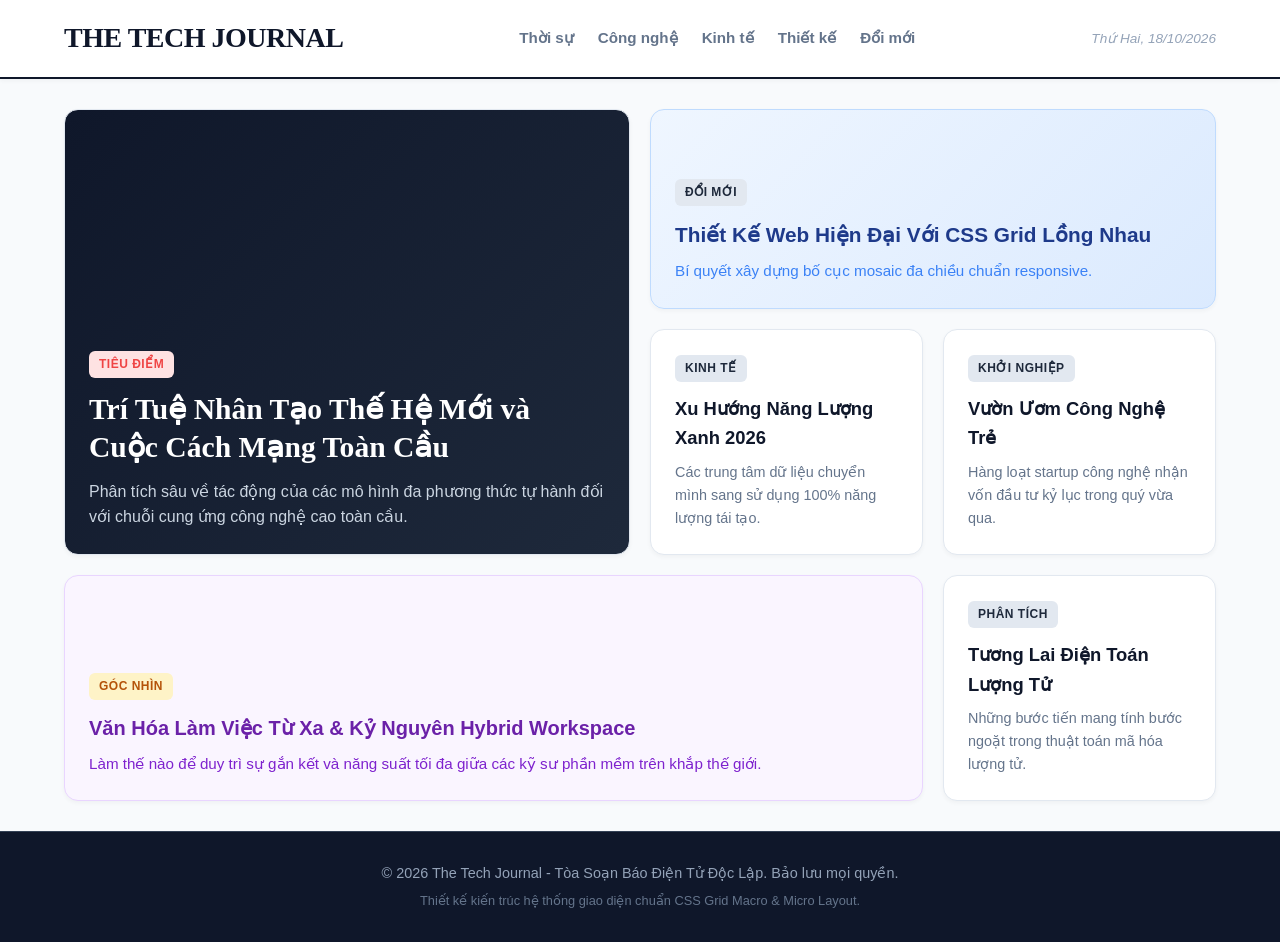
==== homepage.html @ 0e9d4df3 "feat: complete online newspaper CSS Grid mini project and notes" ====
<!DOCTYPE html>
<html lang="vi">
<head>
  <meta charset="UTF-8">
  <meta name="viewport" content="width=device-width, initial-scale=1.0">
  <title>Tạp Chí Công Nghệ & Đời Sống - Layout Tờ Báo Online</title>
  <link rel="stylesheet" href="style.css">
</head>
<body class="page-container">
  <header class="header">
    <div class="header-inner">
      <div class="logo">THE TECH JOURNAL</div>
      <nav class="nav-links">
        <a href="#">Thời sự</a>
        <a href="#">Công nghệ</a>
        <a href="#">Kinh tế</a>
        <a href="#">Thiết kế</a>
        <a href="#">Đổi mới</a>
      </nav>
      <div class="header-date">Thứ Hai, 18/10/2026</div>
    </div>
  </header>

  <main class="content-grid">
    <div class="card card-1">
      <div class="card-content">
        <span class="badge badge-hot">Tiêu điểm</span>
        <h2>Trí Tuệ Nhân Tạo Thế Hệ Mới và Cuộc Cách Mạng Toàn Cầu</h2>
        <p>Phân tích sâu về tác động của các mô hình đa phương thức tự hành đối với chuỗi cung ứng công nghệ cao toàn cầu.</p>
      </div>
    </div>

    <div class="card card-2">
      <div class="card-content">
        <span class="badge">Đổi mới</span>
        <h3>Thiết Kế Web Hiện Đại Với CSS Grid Lồng Nhau</h3>
        <p>Bí quyết xây dựng bố cục mosaic đa chiều chuẩn responsive.</p>
      </div>
    </div>

    <div class="card card-3">
      <div class="card-content">
        <span class="badge">Kinh tế</span>
        <h3>Xu Hướng Năng Lượng Xanh 2026</h3>
        <p>Các trung tâm dữ liệu chuyển mình sang sử dụng 100% năng lượng tái tạo.</p>
      </div>
    </div>

    <div class="card card-4">
      <div class="card-content">
        <span class="badge">Khởi nghiệp</span>
        <h3>Vườn Ươm Công Nghệ Trẻ</h3>
        <p>Hàng loạt startup công nghệ nhận vốn đầu tư kỷ lục trong quý vừa qua.</p>
      </div>
    </div>

    <div class="card card-5">
      <div class="card-content">
        <span class="badge badge-special">Góc nhìn</span>
        <h3>Văn Hóa Làm Việc Từ Xa & Kỷ Nguyên Hybrid Workspace</h3>
        <p>Làm thế nào để duy trì sự gắn kết và năng suất tối đa giữa các kỹ sư phần mềm trên khắp thế giới.</p>
      </div>
    </div>

    <div class="card card-6">
      <div class="card-content">
        <span class="badge">Phân tích</span>
        <h3>Tương Lai Điện Toán Lượng Tử</h3>
        <p>Những bước tiến mang tính bước ngoặt trong thuật toán mã hóa lượng tử.</p>
      </div>
    </div>
  </main>

  <footer class="footer">
    <div class="footer-inner">
      <p>&copy; 2026 The Tech Journal - Tòa Soạn Báo Điện Tử Độc Lập. Bảo lưu mọi quyền.</p>
      <p>Thiết kế kiến trúc hệ thống giao diện chuẩn CSS Grid Macro & Micro Layout.</p>
    </div>
  </footer>
</body>
</html>
---- style.css ----
/* ==========================================================================
   Tạp Chí Công Nghệ - Layout Tờ Báo Online
   Kiến trúc Bố cục Tổng thể & Bố cục Nội dung Bất đối xứng (CSS Grid)
   ========================================================================== */

:root {
  --primary-color: #0f172a;
  --secondary-color: #1e293b;
  --accent-hot: #ef4444;
  --accent-tech: #2563eb;
  --accent-gold: #f59e0b;
  --bg-page: #f8fafc;
  --card-bg: #ffffff;
  --text-main: #0f172a;
  --text-muted: #64748b;
  --border-light: #e2e8f0;
  --radius-lg: 14px;
  --shadow-sm: 0 2px 4px rgba(0, 0, 0, 0.04);
  --shadow-md: 0 10px 15px -3px rgba(0, 0, 0, 0.07), 0 4px 6px -2px rgba(0, 0, 0, 0.04);
  --shadow-hover: 0 20px 25px -5px rgba(0, 0, 0, 0.1), 0 10px 10px -5px rgba(0, 0, 0, 0.04);
}

* {
  box-sizing: border-box;
  margin: 0;
  padding: 0;
}

/* ================= 2. BỐ CỤC TỔNG THỂ (.page-container) ================= */
.page-container {
  display: grid;
  grid-template-rows: auto 1fr auto; /* Header, Nội dung chính chiếm phần còn lại, Footer ở đáy */
  min-height: 100vh; /* Đảm bảo toàn bộ layout tối thiểu bằng chiều cao màn hình */
  background-color: var(--bg-page);
  font-family: -apple-system, BlinkMacSystemFont, "Segoe UI", Roboto, Helvetica, Arial, sans-serif;
  color: var(--text-main);
  line-height: 1.6;
}

/* ================= HEADER & FOOTER (Chiếm trọn chiều rộng) ================= */
.header {
  grid-column: 1 / -1; /* Chiếm toàn bộ chiều rộng của lưới */
  background-color: #ffffff;
  border-bottom: 2px solid var(--primary-color);
  box-shadow: var(--shadow-sm);
  position: sticky;
  top: 0;
  z-index: 100;
}

.header-inner {
  max-width: 1200px;
  margin: 0 auto;
  padding: 16px 24px;
  display: flex;
  justify-content: space-between;
  align-items: center;
  flex-wrap: wrap;
  gap: 16px;
}

.logo {
  font-family: "Georgia", serif;
  font-size: 1.75rem;
  font-weight: 900;
  letter-spacing: -0.5px;
  color: var(--primary-color);
  text-transform: uppercase;
}

.nav-links {
  display: flex;
  gap: 24px;
}

.nav-links a {
  text-decoration: none;
  color: var(--text-muted);
  font-weight: 600;
  font-size: 0.95rem;
  transition: color 0.2s ease;
}

.nav-links a:hover {
  color: var(--accent-tech);
}

.header-date {
  font-size: 0.85rem;
  color: #94a3b8;
  font-style: italic;
}

/* ================= 3. LƯỚI NỘI DUNG CHÍNH (.content-grid) ================= */
.content-grid {
  display: grid; /* Lưới lồng lưới (Nested Grid) */
  grid-template-columns: repeat(4, 1fr); /* Định nghĩa 4 cột đồng đều */
  grid-auto-rows: minmax(200px, auto); /* Chiều cao cơ bản cho các hàng */
  gap: 20px; /* Khoảng cách giữa các thẻ bài viết */
  max-width: 1200px;
  width: 100%;
  margin: 30px auto;
  padding: 0 24px;
}

/* ================= 4. SẮP XẾP BẤT ĐỐI XỨNG CÁC THẺ (.card) ================= */
.card {
  background-color: var(--card-bg);
  border-radius: var(--radius-lg);
  border: 1px solid var(--border-light);
  padding: 24px;
  box-shadow: var(--shadow-sm);
  display: flex;
  flex-direction: column;
  justify-content: flex-end;
  position: relative;
  overflow: hidden;
  transition: transform 0.25s ease, box-shadow 0.25s ease;
  cursor: pointer;
}

.card:hover {
  transform: translateY(-4px);
  box-shadow: var(--shadow-hover);
}

.card-content {
  z-index: 2;
}

/* Nhãn danh mục (Badge) */
.badge {
  display: inline-block;
  padding: 4px 10px;
  border-radius: 6px;
  font-size: 0.75rem;
  font-weight: 700;
  text-transform: uppercase;
  letter-spacing: 0.5px;
  background-color: #e2e8f0;
  color: var(--secondary-color);
  margin-bottom: 12px;
}

.badge-hot {
  background-color: #fee2e2;
  color: var(--accent-hot);
}

.badge-special {
  background-color: #fef3c7;
  color: #b45309;
}

/* --- ĐỊNH NGHĨA KÍCH THƯỚC BẤT ĐỐI XỨNG CHO TỪNG THẺ --- */

/* Thẻ 1: Tiêu điểm lớn nhất - Chiếm 2 cột VÀ 2 hàng (span 2 x span 2) */
.card-1 {
  grid-column: span 2;
  grid-row: span 2;
  background: linear-gradient(135deg, #0f172a, #1e293b);
  color: #ffffff;
}

.card-1 h2 {
  font-family: "Georgia", serif;
  font-size: 1.85rem;
  margin-bottom: 12px;
  line-height: 1.3;
}

.card-1 p {
  color: #cbd5e1;
  font-size: 1rem;
}

/* Thẻ 2: Tin công nghệ nổi bật - Chiếm 2 cột và 1 hàng (span 2 x 1) */
.card-2 {
  grid-column: span 2;
  grid-row: span 1;
  background: linear-gradient(135deg, #eff6ff, #dbeafe);
  border-color: #bfdbfe;
}

.card-2 h3 {
  font-size: 1.3rem;
  color: #1e3a8a;
  margin-bottom: 8px;
}

.card-2 p {
  color: #3b82f6;
  font-size: 0.95rem;
}

/* Thẻ 3 & 4: Các thẻ tiêu chuẩn (1 cột x 1 hàng) */
.card-3 {
  grid-column: span 1;
  grid-row: span 1;
}

.card-4 {
  grid-column: span 1;
  grid-row: span 1;
}

.card-3 h3, .card-4 h3, .card-6 h3 {
  font-size: 1.15rem;
  margin-bottom: 8px;
  color: var(--primary-color);
}

.card-3 p, .card-4 p, .card-6 p {
  font-size: 0.9rem;
  color: var(--text-muted);
}

/* Thẻ 5: Bài viết góc nhìn dài - Chiếm 3 cột (span 3 x 1) */
.card-5 {
  grid-column: span 3;
  grid-row: span 1;
  background-color: #faf5ff;
  border-color: #e9d5ff;
}

.card-5 h3 {
  font-size: 1.25rem;
  color: #6b21a8;
  margin-bottom: 8px;
}

.card-5 p {
  color: #7e22ce;
  font-size: 0.95rem;
}

/* Thẻ 6: Thẻ phân tích cuối dòng - Chiếm 1 cột (span 1 x 1) */
.card-6 {
  grid-column: span 1;
  grid-row: span 1;
}

/* ================= FOOTER ================= */
.footer {
  grid-column: 1 / -1; /* Chiếm toàn bộ chiều rộng của lưới */
  background-color: var(--primary-color);
  color: #94a3b8;
  padding: 30px 24px;
  margin-top: auto;
  border-top: 1px solid #334155;
}

.footer-inner {
  max-width: 1200px;
  margin: 0 auto;
  text-align: center;
  font-size: 0.9rem;
}

.footer-inner p + p {
  margin-top: 6px;
  font-size: 0.8rem;
  color: #64748b;
}

/* ================= RESPONSIVE DESIGN ================= */
@media (max-width: 992px) {
  .content-grid {
    grid-template-columns: repeat(2, 1fr); /* Chuyển sang 2 cột trên Tablet */
  }

  .card-1 {
    grid-column: span 2;
    grid-row: span 1;
  }

  .card-5 {
    grid-column: span 2;
  }
}

@media (max-width: 600px) {
  .content-grid {
    grid-template-columns: 1fr; /* Chuyển sang 1 cột duy nhất trên Điện thoại */
  }

  .card-1, .card-2, .card-3, .card-4, .card-5, .card-6 {
    grid-column: span 1;
    grid-row: span 1;
  }

  .header-inner {
    flex-direction: column;
    text-align: center;
  }

  .nav-links {
    flex-wrap: wrap;
    justify-content: center;
    gap: 12px;
  }
}
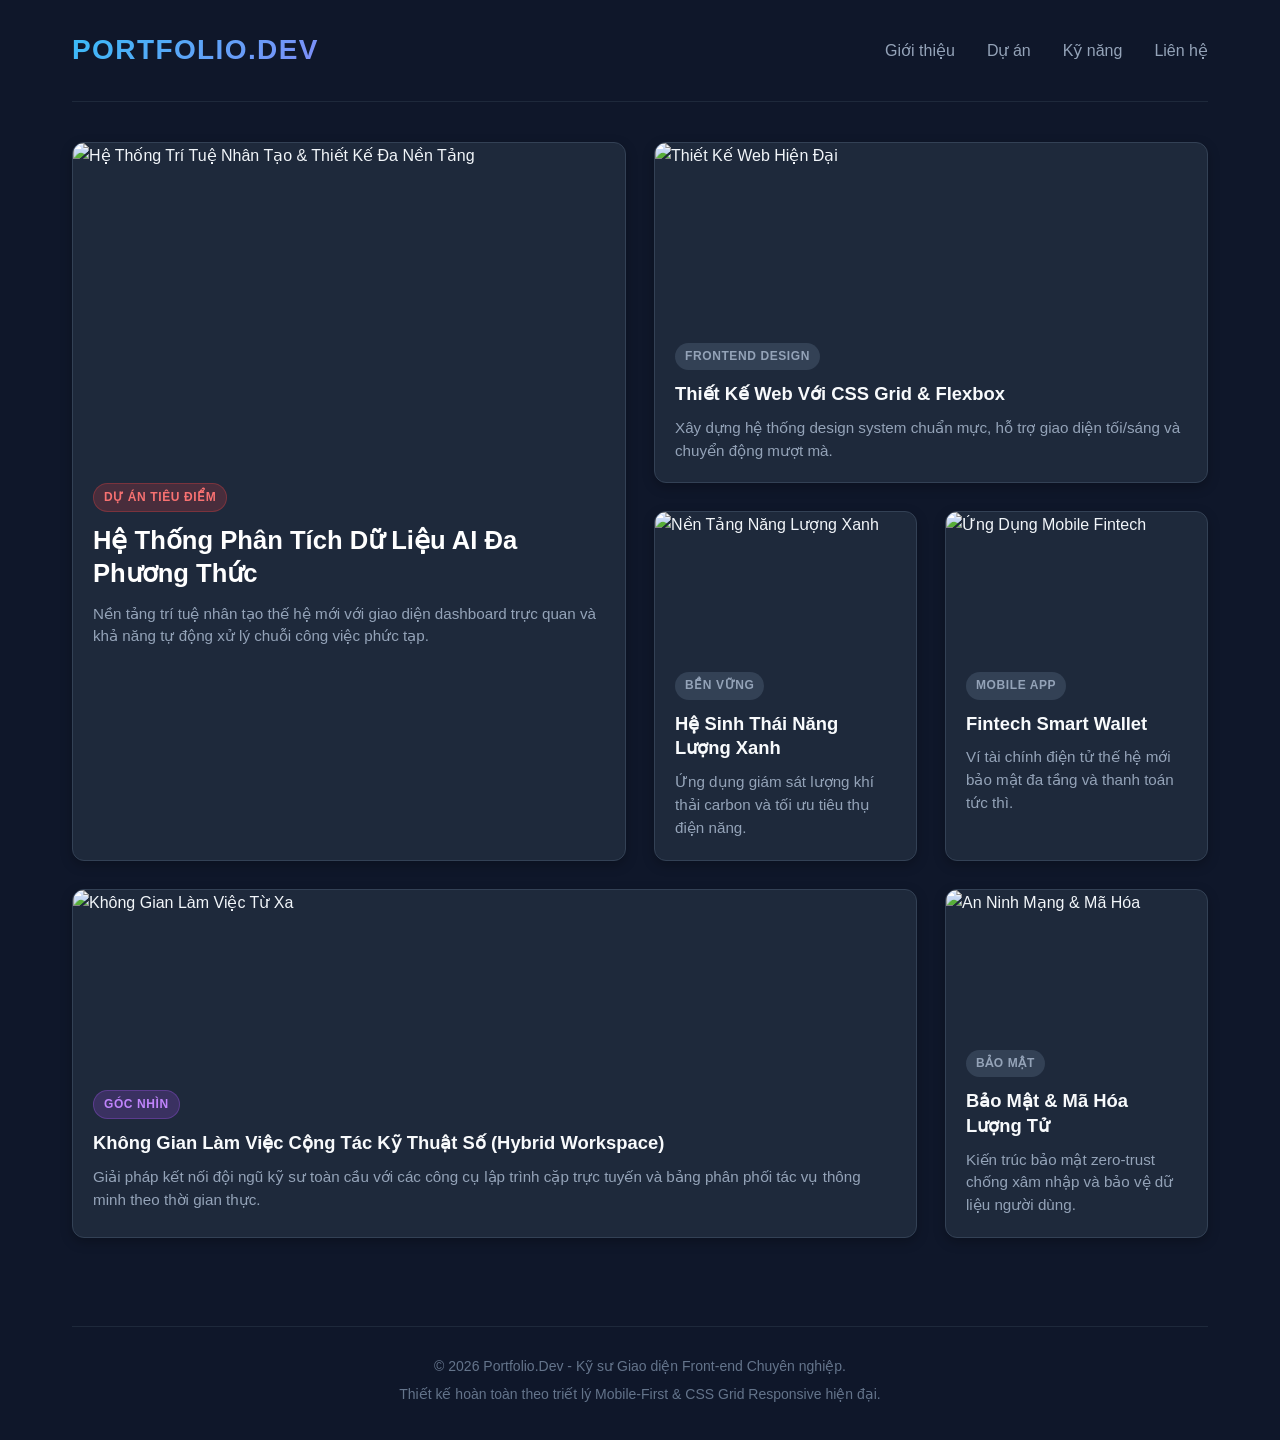
==== commit 1e5289a4: "feat: complete responsive portfolio homepage mobile-first layout project" ====
--- a/homepage.html
+++ b/homepage.html
@@ -3,79 +3,95 @@
 <head>
   <meta charset="UTF-8">
   <meta name="viewport" content="width=device-width, initial-scale=1.0">
-  <title>Tạp Chí Công Nghệ & Đời Sống - Layout Tờ Báo Online</title>
+  <title>Portfolio Cá Nhân - Thiết Kế Web Chuẩn Mobile-First Responsive</title>
   <link rel="stylesheet" href="style.css">
 </head>
-<body class="page-container">
-  <header class="header">
-    <div class="header-inner">
-      <div class="logo">THE TECH JOURNAL</div>
-      <nav class="nav-links">
-        <a href="#">Thời sự</a>
-        <a href="#">Công nghệ</a>
-        <a href="#">Kinh tế</a>
-        <a href="#">Thiết kế</a>
-        <a href="#">Đổi mới</a>
-      </nav>
-      <div class="header-date">Thứ Hai, 18/10/2026</div>
-    </div>
-  </header>
+<body>
+  <div class="page-container">
+    <header class="header">
+      <div class="header-inner">
+        <div class="logo">PORTFOLIO.DEV</div>
+        <nav class="nav-links">
+          <a href="#about">Giới thiệu</a>
+          <a href="#projects">Dự án</a>
+          <a href="#skills">Kỹ năng</a>
+          <a href="#contact">Liên hệ</a>
+        </nav>
+      </div>
+    </header>
 
-  <main class="content-grid">
-    <div class="card card-1">
-      <div class="card-content">
-        <span class="badge badge-hot">Tiêu điểm</span>
-        <h2>Trí Tuệ Nhân Tạo Thế Hệ Mới và Cuộc Cách Mạng Toàn Cầu</h2>
-        <p>Phân tích sâu về tác động của các mô hình đa phương thức tự hành đối với chuỗi cung ứng công nghệ cao toàn cầu.</p>
+    <main class="content-grid" id="projects">
+      <!-- Thẻ 1: Dự án Tiêu Điểm với Tối ưu Hình ảnh Đáp ứng (Art Direction qua thẻ <picture>) -->
+      <article class="card card-1">
+        <picture class="card-picture">
+          <source media="(min-width: 1024px)" srcset="https://images.unsplash.com/photo-1518770660439-4636190af475?w=1000&auto=format&fit=crop&q=80">
+          <source media="(min-width: 768px)" srcset="https://images.unsplash.com/photo-1518770660439-4636190af475?w=700&auto=format&fit=crop&q=80">
+          <img src="https://images.unsplash.com/photo-1518770660439-4636190af475?w=450&auto=format&fit=crop&q=80" alt="Hệ Thống Trí Tuệ Nhân Tạo & Thiết Kế Đa Nền Tảng" class="card-img" loading="lazy">
+        </picture>
+        <div class="card-content">
+          <span class="badge badge-hot">Dự án Tiêu Điểm</span>
+          <h2>Hệ Thống Phân Tích Dữ Liệu AI Đa Phương Thức</h2>
+          <p>Nền tảng trí tuệ nhân tạo thế hệ mới với giao diện dashboard trực quan và khả năng tự động xử lý chuỗi công việc phức tạp.</p>
+        </div>
+      </article>
+
+      <!-- Thẻ 2: Thiết Kế Web Hiện Đại -->
+      <article class="card card-2">
+        <img src="https://images.unsplash.com/photo-1507238691740-187a5b1d37b8?w=600&auto=format&fit=crop&q=80" alt="Thiết Kế Web Hiện Đại" class="card-img" loading="lazy">
+        <div class="card-content">
+          <span class="badge">Frontend Design</span>
+          <h3>Thiết Kế Web Với CSS Grid & Flexbox</h3>
+          <p>Xây dựng hệ thống design system chuẩn mực, hỗ trợ giao diện tối/sáng và chuyển động mượt mà.</p>
+        </div>
+      </article>
+
+      <!-- Thẻ 3: Ứng Dụng Xanh & Bền Vững -->
+      <article class="card card-3">
+        <img src="https://images.unsplash.com/photo-1497435334941-8c899ee9e8e9?w=600&auto=format&fit=crop&q=80" alt="Nền Tảng Năng Lượng Xanh" class="card-img" loading="lazy">
+        <div class="card-content">
+          <span class="badge">Bền vững</span>
+          <h3>Hệ Sinh Thái Năng Lượng Xanh</h3>
+          <p>Ứng dụng giám sát lượng khí thải carbon và tối ưu tiêu thụ điện năng.</p>
+        </div>
+      </article>
+
+      <!-- Thẻ 4: Ứng Dụng Di Động -->
+      <article class="card card-4">
+        <img src="https://images.unsplash.com/photo-1551650975-87deedd944c3?w=600&auto=format&fit=crop&q=80" alt="Ứng Dụng Mobile Fintech" class="card-img" loading="lazy">
+        <div class="card-content">
+          <span class="badge">Mobile App</span>
+          <h3>Fintech Smart Wallet</h3>
+          <p>Ví tài chính điện tử thế hệ mới bảo mật đa tầng và thanh toán tức thì.</p>
+        </div>
+      </article>
+
+      <!-- Thẻ 5: Nền Tảng Làm Việc Từ Xa -->
+      <article class="card card-5">
+        <img src="https://images.unsplash.com/photo-1522071820081-009f0129c71c?w=900&auto=format&fit=crop&q=80" alt="Không Gian Làm Việc Từ Xa" class="card-img" loading="lazy">
+        <div class="card-content">
+          <span class="badge badge-special">Góc nhìn</span>
+          <h3>Không Gian Làm Việc Cộng Tác Kỹ Thuật Số (Hybrid Workspace)</h3>
+          <p>Giải pháp kết nối đội ngũ kỹ sư toàn cầu với các công cụ lập trình cặp trực tuyến và bảng phân phối tác vụ thông minh theo thời gian thực.</p>
+        </div>
+      </article>
+
+      <!-- Thẻ 6: An Toàn & Bảo Mật -->
+      <article class="card card-6">
+        <img src="https://images.unsplash.com/photo-1563986768609-322da13575f3?w=600&auto=format&fit=crop&q=80" alt="An Ninh Mạng & Mã Hóa" class="card-img" loading="lazy">
+        <div class="card-content">
+          <span class="badge">Bảo mật</span>
+          <h3>Bảo Mật & Mã Hóa Lượng Tử</h3>
+          <p>Kiến trúc bảo mật zero-trust chống xâm nhập và bảo vệ dữ liệu người dùng.</p>
+        </div>
+      </article>
+    </main>
+
+    <footer class="footer">
+      <div class="footer-inner">
+        <p>&copy; 2026 Portfolio.Dev - Kỹ sư Giao diện Front-end Chuyên nghiệp.</p>
+        <p>Thiết kế hoàn toàn theo triết lý Mobile-First & CSS Grid Responsive hiện đại.</p>
       </div>
-    </div>
-
-    <div class="card card-2">
-      <div class="card-content">
-        <span class="badge">Đổi mới</span>
-        <h3>Thiết Kế Web Hiện Đại Với CSS Grid Lồng Nhau</h3>
-        <p>Bí quyết xây dựng bố cục mosaic đa chiều chuẩn responsive.</p>
-      </div>
-    </div>
-
-    <div class="card card-3">
-      <div class="card-content">
-        <span class="badge">Kinh tế</span>
-        <h3>Xu Hướng Năng Lượng Xanh 2026</h3>
-        <p>Các trung tâm dữ liệu chuyển mình sang sử dụng 100% năng lượng tái tạo.</p>
-      </div>
-    </div>
-
-    <div class="card card-4">
-      <div class="card-content">
-        <span class="badge">Khởi nghiệp</span>
-        <h3>Vườn Ươm Công Nghệ Trẻ</h3>
-        <p>Hàng loạt startup công nghệ nhận vốn đầu tư kỷ lục trong quý vừa qua.</p>
-      </div>
-    </div>
-
-    <div class="card card-5">
-      <div class="card-content">
-        <span class="badge badge-special">Góc nhìn</span>
-        <h3>Văn Hóa Làm Việc Từ Xa & Kỷ Nguyên Hybrid Workspace</h3>
-        <p>Làm thế nào để duy trì sự gắn kết và năng suất tối đa giữa các kỹ sư phần mềm trên khắp thế giới.</p>
-      </div>
-    </div>
-
-    <div class="card card-6">
-      <div class="card-content">
-        <span class="badge">Phân tích</span>
-        <h3>Tương Lai Điện Toán Lượng Tử</h3>
-        <p>Những bước tiến mang tính bước ngoặt trong thuật toán mã hóa lượng tử.</p>
-      </div>
-    </div>
-  </main>
-
-  <footer class="footer">
-    <div class="footer-inner">
-      <p>&copy; 2026 The Tech Journal - Tòa Soạn Báo Điện Tử Độc Lập. Bảo lưu mọi quyền.</p>
-      <p>Thiết kế kiến trúc hệ thống giao diện chuẩn CSS Grid Macro & Micro Layout.</p>
-    </div>
-  </footer>
+    </footer>
+  </div>
 </body>
 </html>
--- a/style.css
+++ b/style.css
@@ -1,302 +1,309 @@
 /* ==========================================================================
-   Tạp Chí Công Nghệ - Layout Tờ Báo Online
-   Kiến trúc Bố cục Tổng thể & Bố cục Nội dung Bất đối xứng (CSS Grid)
+   1. RESET & CẤU HÌNH CƠ BẢN (BASE & BOX-SIZING)
    ========================================================================== */
-
-:root {
-  --primary-color: #0f172a;
-  --secondary-color: #1e293b;
-  --accent-hot: #ef4444;
-  --accent-tech: #2563eb;
-  --accent-gold: #f59e0b;
-  --bg-page: #f8fafc;
-  --card-bg: #ffffff;
-  --text-main: #0f172a;
-  --text-muted: #64748b;
-  --border-light: #e2e8f0;
-  --radius-lg: 14px;
-  --shadow-sm: 0 2px 4px rgba(0, 0, 0, 0.04);
-  --shadow-md: 0 10px 15px -3px rgba(0, 0, 0, 0.07), 0 4px 6px -2px rgba(0, 0, 0, 0.04);
-  --shadow-hover: 0 20px 25px -5px rgba(0, 0, 0, 0.1), 0 10px 10px -5px rgba(0, 0, 0, 0.04);
-}
-
-* {
+html {
   box-sizing: border-box;
+  font-size: 16px; /* 1rem = 16px làm mốc tỷ lệ chuẩn */
+  scroll-behavior: smooth;
+}
+
+*, *::before, *::after {
+  box-sizing: inherit;
   margin: 0;
   padding: 0;
 }
 
-/* ================= 2. BỐ CỤC TỔNG THỂ (.page-container) ================= */
+body {
+  font-family: -apple-system, BlinkMacSystemFont, "Segoe UI", Roboto, "Helvetica Neue", Arial, sans-serif;
+  background-color: #0f172a;
+  color: #f1f5f9;
+  line-height: 1.6;
+  min-height: 100vh;
+}
+
+/* ==========================================================================
+   2. MOBILE FIRST LAYOUT (MẶC ĐỊNH - KHÔNG CÓ MEDIA QUERY)
+   ========================================================================== */
+/* Bố cục tổng thể 1 cột dọc: Header, Main, Footer xếp chồng */
 .page-container {
+  display: flex;
+  flex-direction: column;
+  min-height: 100vh;
+  width: 100%;
+  padding: 0 1rem;
+}
+
+/* Header trên Mobile */
+.header {
+  padding: 1.25rem 0;
+  border-bottom: 1px solid #1e293b;
+  margin-bottom: 1.5rem;
+}
+
+.header-inner {
+  display: flex;
+  flex-direction: column;
+  align-items: center;
+  gap: 1rem;
+  text-align: center;
+}
+
+.logo {
+  font-size: 1.5rem;
+  font-weight: 800;
+  letter-spacing: 0.05em;
+  background: linear-gradient(135deg, #38bdf8, #818cf8);
+  -webkit-background-clip: text;
+  -webkit-text-fill-color: transparent;
+}
+
+.nav-links {
+  display: flex;
+  flex-wrap: wrap;
+  justify-content: center;
+  gap: 1.25rem;
+}
+
+.nav-links a {
+  color: #94a3b8;
+  text-decoration: none;
+  font-size: 0.95rem;
+  font-weight: 500;
+  transition: color 0.2s ease;
+}
+
+.nav-links a:hover {
+  color: #38bdf8;
+}
+
+/* Vùng nội dung chính: Mặc định 1 cột duy nhất */
+.content-grid {
   display: grid;
-  grid-template-rows: auto 1fr auto; /* Header, Nội dung chính chiếm phần còn lại, Footer ở đáy */
-  min-height: 100vh; /* Đảm bảo toàn bộ layout tối thiểu bằng chiều cao màn hình */
-  background-color: var(--bg-page);
-  font-family: -apple-system, BlinkMacSystemFont, "Segoe UI", Roboto, Helvetica, Arial, sans-serif;
-  color: var(--text-main);
-  line-height: 1.6;
-}
-
-/* ================= HEADER & FOOTER (Chiếm trọn chiều rộng) ================= */
-.header {
-  grid-column: 1 / -1; /* Chiếm toàn bộ chiều rộng của lưới */
-  background-color: #ffffff;
-  border-bottom: 2px solid var(--primary-color);
-  box-shadow: var(--shadow-sm);
-  position: sticky;
-  top: 0;
-  z-index: 100;
-}
-
-.header-inner {
-  max-width: 1200px;
-  margin: 0 auto;
-  padding: 16px 24px;
-  display: flex;
-  justify-content: space-between;
-  align-items: center;
-  flex-wrap: wrap;
-  gap: 16px;
-}
-
-.logo {
-  font-family: "Georgia", serif;
-  font-size: 1.75rem;
-  font-weight: 900;
-  letter-spacing: -0.5px;
-  color: var(--primary-color);
-  text-transform: uppercase;
-}
-
-.nav-links {
-  display: flex;
-  gap: 24px;
-}
-
-.nav-links a {
-  text-decoration: none;
-  color: var(--text-muted);
-  font-weight: 600;
-  font-size: 0.95rem;
-  transition: color 0.2s ease;
-}
-
-.nav-links a:hover {
-  color: var(--accent-tech);
-}
-
-.header-date {
-  font-size: 0.85rem;
-  color: #94a3b8;
-  font-style: italic;
-}
-
-/* ================= 3. LƯỚI NỘI DUNG CHÍNH (.content-grid) ================= */
-.content-grid {
-  display: grid; /* Lưới lồng lưới (Nested Grid) */
-  grid-template-columns: repeat(4, 1fr); /* Định nghĩa 4 cột đồng đều */
-  grid-auto-rows: minmax(200px, auto); /* Chiều cao cơ bản cho các hàng */
-  gap: 20px; /* Khoảng cách giữa các thẻ bài viết */
-  max-width: 1200px;
-  width: 100%;
-  margin: 30px auto;
-  padding: 0 24px;
-}
-
-/* ================= 4. SẮP XẾP BẤT ĐỐI XỨNG CÁC THẺ (.card) ================= */
+  grid-template-columns: 1fr; /* 1 cột cho Mobile */
+  gap: 1.5rem;
+  flex: 1;
+}
+
+/* Thẻ dự án (Card) */
 .card {
-  background-color: var(--card-bg);
-  border-radius: var(--radius-lg);
-  border: 1px solid var(--border-light);
-  padding: 24px;
-  box-shadow: var(--shadow-sm);
+  background-color: #1e293b;
+  border: 1px solid #334155;
+  border-radius: 0.75rem;
+  overflow: hidden;
   display: flex;
   flex-direction: column;
-  justify-content: flex-end;
-  position: relative;
-  overflow: hidden;
-  transition: transform 0.25s ease, box-shadow 0.25s ease;
-  cursor: pointer;
+  box-shadow: 0 4px 12px rgba(0, 0, 0, 0.25);
+  transition: transform 0.25s ease, box-shadow 0.25s ease, border-color 0.25s ease;
 }
 
 .card:hover {
   transform: translateY(-4px);
-  box-shadow: var(--shadow-hover);
-}
-
+  box-shadow: 0 12px 24px rgba(0, 0, 0, 0.35);
+  border-color: #38bdf8;
+}
+
+/* Xử lý hình ảnh đáp ứng: Không tràn màn hình */
+.card-picture,
+.card-img {
+  width: 100%;
+  max-width: 100%;
+  height: 200px;
+  object-fit: cover;
+  display: block;
+}
+
+/* Nội dung bên trong thẻ dự án */
 .card-content {
-  z-index: 2;
-}
-
-/* Nhãn danh mục (Badge) */
+  padding: 1.25rem;
+  display: flex;
+  flex-direction: column;
+  flex: 1;
+}
+
 .badge {
   display: inline-block;
-  padding: 4px 10px;
-  border-radius: 6px;
+  align-self: flex-start;
+  padding: 0.25rem 0.625rem;
+  background-color: #334155;
+  color: #94a3b8;
   font-size: 0.75rem;
+  font-weight: 600;
+  text-transform: uppercase;
+  border-radius: 9999px;
+  margin-bottom: 0.75rem;
+  letter-spacing: 0.05em;
+}
+
+.badge-hot {
+  background-color: rgba(239, 68, 68, 0.2);
+  color: #f87171;
+  border: 1px solid rgba(239, 68, 68, 0.3);
+}
+
+.badge-special {
+  background-color: rgba(168, 85, 247, 0.2);
+  color: #c084fc;
+  border: 1px solid rgba(168, 85, 247, 0.3);
+}
+
+.card h2 {
+  font-size: 1.35rem;
   font-weight: 700;
-  text-transform: uppercase;
-  letter-spacing: 0.5px;
-  background-color: #e2e8f0;
-  color: var(--secondary-color);
-  margin-bottom: 12px;
-}
-
-.badge-hot {
-  background-color: #fee2e2;
-  color: var(--accent-hot);
-}
-
-.badge-special {
-  background-color: #fef3c7;
-  color: #b45309;
-}
-
-/* --- ĐỊNH NGHĨA KÍCH THƯỚC BẤT ĐỐI XỨNG CHO TỪNG THẺ --- */
-
-/* Thẻ 1: Tiêu điểm lớn nhất - Chiếm 2 cột VÀ 2 hàng (span 2 x span 2) */
-.card-1 {
-  grid-column: span 2;
-  grid-row: span 2;
-  background: linear-gradient(135deg, #0f172a, #1e293b);
+  line-height: 1.3;
+  margin-bottom: 0.75rem;
   color: #ffffff;
 }
 
-.card-1 h2 {
-  font-family: "Georgia", serif;
-  font-size: 1.85rem;
-  margin-bottom: 12px;
-  line-height: 1.3;
-}
-
-.card-1 p {
-  color: #cbd5e1;
-  font-size: 1rem;
-}
-
-/* Thẻ 2: Tin công nghệ nổi bật - Chiếm 2 cột và 1 hàng (span 2 x 1) */
-.card-2 {
-  grid-column: span 2;
-  grid-row: span 1;
-  background: linear-gradient(135deg, #eff6ff, #dbeafe);
-  border-color: #bfdbfe;
-}
-
-.card-2 h3 {
-  font-size: 1.3rem;
-  color: #1e3a8a;
-  margin-bottom: 8px;
-}
-
-.card-2 p {
-  color: #3b82f6;
+.card h3 {
+  font-size: 1.15rem;
+  font-weight: 600;
+  line-height: 1.35;
+  margin-bottom: 0.625rem;
+  color: #f8fafc;
+}
+
+.card p {
   font-size: 0.95rem;
-}
-
-/* Thẻ 3 & 4: Các thẻ tiêu chuẩn (1 cột x 1 hàng) */
-.card-3 {
-  grid-column: span 1;
-  grid-row: span 1;
-}
-
-.card-4 {
-  grid-column: span 1;
-  grid-row: span 1;
-}
-
-.card-3 h3, .card-4 h3, .card-6 h3 {
-  font-size: 1.15rem;
-  margin-bottom: 8px;
-  color: var(--primary-color);
-}
-
-.card-3 p, .card-4 p, .card-6 p {
-  font-size: 0.9rem;
-  color: var(--text-muted);
-}
-
-/* Thẻ 5: Bài viết góc nhìn dài - Chiếm 3 cột (span 3 x 1) */
-.card-5 {
-  grid-column: span 3;
-  grid-row: span 1;
-  background-color: #faf5ff;
-  border-color: #e9d5ff;
-}
-
-.card-5 h3 {
-  font-size: 1.25rem;
-  color: #6b21a8;
-  margin-bottom: 8px;
-}
-
-.card-5 p {
-  color: #7e22ce;
-  font-size: 0.95rem;
-}
-
-/* Thẻ 6: Thẻ phân tích cuối dòng - Chiếm 1 cột (span 1 x 1) */
-.card-6 {
-  grid-column: span 1;
-  grid-row: span 1;
-}
-
-/* ================= FOOTER ================= */
+  color: #94a3b8;
+  line-height: 1.5;
+}
+
+/* Footer trên Mobile */
 .footer {
-  grid-column: 1 / -1; /* Chiếm toàn bộ chiều rộng của lưới */
-  background-color: var(--primary-color);
-  color: #94a3b8;
-  padding: 30px 24px;
-  margin-top: auto;
-  border-top: 1px solid #334155;
-}
-
-.footer-inner {
-  max-width: 1200px;
-  margin: 0 auto;
+  margin-top: 2.5rem;
+  padding: 1.75rem 0;
+  border-top: 1px solid #1e293b;
   text-align: center;
-  font-size: 0.9rem;
-}
-
-.footer-inner p + p {
-  margin-top: 6px;
-  font-size: 0.8rem;
+}
+
+.footer-inner p {
+  font-size: 0.875rem;
   color: #64748b;
-}
-
-/* ================= RESPONSIVE DESIGN ================= */
-@media (max-width: 992px) {
+  margin-bottom: 0.375rem;
+}
+
+/* ==========================================================================
+   3. TABLET LAYOUT (ĐIỂM NGẮT THỨ NHẤT: MIN-WIDTH: 768PX)
+   ========================================================================== */
+@media (min-width: 768px) {
+  .page-container {
+    padding: 0 1.5rem;
+  }
+
+  .header-inner {
+    flex-direction: row;
+    justify-content: space-between;
+    text-align: left;
+  }
+
+  /* Chuyển đổi lưới nội dung sang 2 cột */
   .content-grid {
-    grid-template-columns: repeat(2, 1fr); /* Chuyển sang 2 cột trên Tablet */
-  }
-
+    grid-template-columns: repeat(2, 1fr);
+    gap: 1.75rem;
+  }
+
+  /* Bố cục bất đối xứng cơ bản trên Tablet: Thẻ tiêu điểm chiếm trọn 2 cột */
   .card-1 {
     grid-column: span 2;
-    grid-row: span 1;
-  }
-
+  }
+
+  .card-1 .card-picture,
+  .card-1 .card-img {
+    height: 280px;
+  }
+
+  .card-1 h2 {
+    font-size: 1.6rem;
+  }
+}
+
+/* ==========================================================================
+   4. DESKTOP LAYOUT (ĐIỂM NGẮT THỨ HAI: MIN-WIDTH: 1024PX)
+   ========================================================================== */
+@media (min-width: 1024px) {
+  /* Giới hạn độ rộng tối đa và căn giữa nội dung trang trên màn hình lớn */
+  .page-container {
+    max-width: 1200px;
+    margin: 0 auto;
+    padding: 0 2rem;
+  }
+
+  .header {
+    margin-bottom: 2.5rem;
+    padding: 1.75rem 0;
+  }
+
+  .logo {
+    font-size: 1.75rem;
+  }
+
+  .nav-links {
+    gap: 2rem;
+  }
+
+  .nav-links a {
+    font-size: 1rem;
+  }
+
+  /* Khôi phục hệ thống lưới 4 cột bất đối xứng phức tạp (Mosaic Layout) */
+  .content-grid {
+    grid-template-columns: repeat(4, 1fr);
+    grid-auto-rows: minmax(190px, auto);
+    gap: 1.75rem;
+    margin-bottom: 3rem;
+  }
+
+  /* Quy tắc sắp xếp vị trí bất đối xứng (Mosaic Asymmetrical Layout) */
+  /* Card 1 (Dự án Tiêu điểm): Chiếm 2 cột và 2 hàng */
+  .card-1 {
+    grid-column: span 2;
+    grid-row: span 2;
+  }
+
+  .card-1 .card-picture,
+  .card-1 .card-img {
+    height: 320px;
+  }
+
+  /* Card 2: Chiếm 2 cột và 1 hàng */
+  .card-2 {
+    grid-column: span 2;
+    grid-row: span 1;
+  }
+
+  /* Card 3: Chiếm 1 cột và 1 hàng */
+  .card-3 {
+    grid-column: span 1;
+    grid-row: span 1;
+  }
+
+  /* Card 4: Chiếm 1 cột và 1 hàng */
+  .card-4 {
+    grid-column: span 1;
+    grid-row: span 1;
+  }
+
+  /* Card 5 (Không gian làm việc Hybrid): Chiếm 3 cột và 1 hàng */
   .card-5 {
-    grid-column: span 2;
-  }
-}
-
-@media (max-width: 600px) {
-  .content-grid {
-    grid-template-columns: 1fr; /* Chuyển sang 1 cột duy nhất trên Điện thoại */
-  }
-
-  .card-1, .card-2, .card-3, .card-4, .card-5, .card-6 {
+    grid-column: span 3;
+    grid-row: span 1;
+  }
+
+  /* Card 6: Chiếm 1 cột và 1 hàng */
+  .card-6 {
     grid-column: span 1;
     grid-row: span 1;
   }
 
-  .header-inner {
-    flex-direction: column;
-    text-align: center;
-  }
-
-  .nav-links {
-    flex-wrap: wrap;
-    justify-content: center;
-    gap: 12px;
-  }
-}
+  /* Tối ưu tỷ lệ ảnh cho các thẻ kích thước khác nhau */
+  .card-2 .card-img,
+  .card-5 .card-img {
+    height: 180px;
+  }
+
+  .card-3 .card-img,
+  .card-4 .card-img,
+  .card-6 .card-img {
+    height: 140px;
+  }
+}
